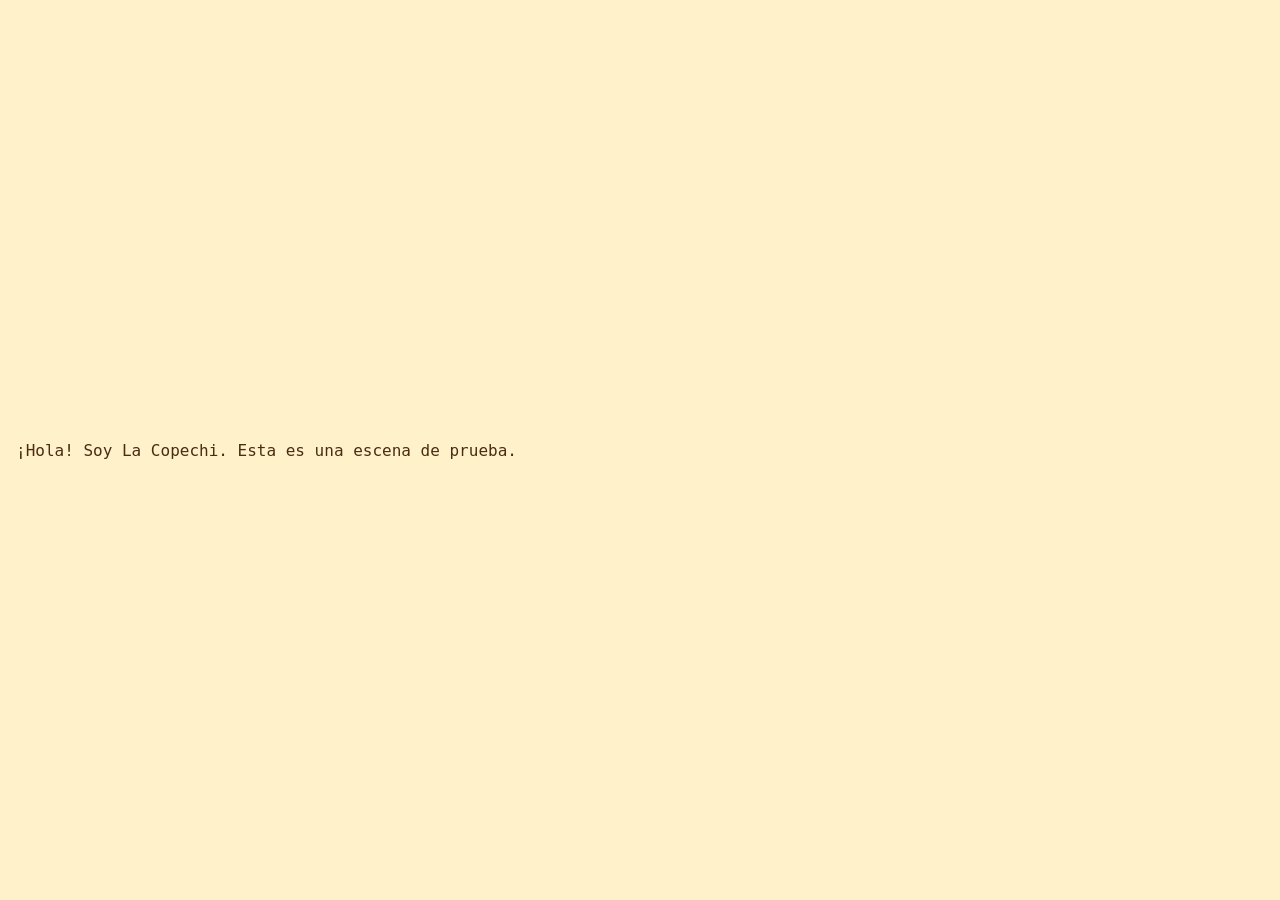
==== index.html @ c488a8ab "Estructura inicial" ====
<!DOCTYPE html>
<html lang="es">
<head>
<meta charset="utf-8">
<meta name="viewport" content="width=device-width, initial-scale=1, maximum-scale=1, user-scalable=no, viewport-fit=cover">
<title>Misión Copechi</title>
<link rel="stylesheet" href="style.css">
</head>
<body>
<main id="app"><p>Cargando…</p></main>
<script src="game.js"></script>
</body>
</html>
---- style.css ----
* { box-sizing: border-box; }
html, body { margin: 0; height: 100%; touch-action: manipulation; }
body {
  min-height: 100dvh;
  padding: env(safe-area-inset-top) env(safe-area-inset-right) env(safe-area-inset-bottom) env(safe-area-inset-left);
  background: #fff1c9;
  color: #4a2c12;
  font-family: "Press Start 2P", ui-monospace, monospace;
  font-size: 16px;
}
#app { min-height: 100dvh; display: flex; flex-direction: column; justify-content: center; gap: 16px; padding: 16px; }
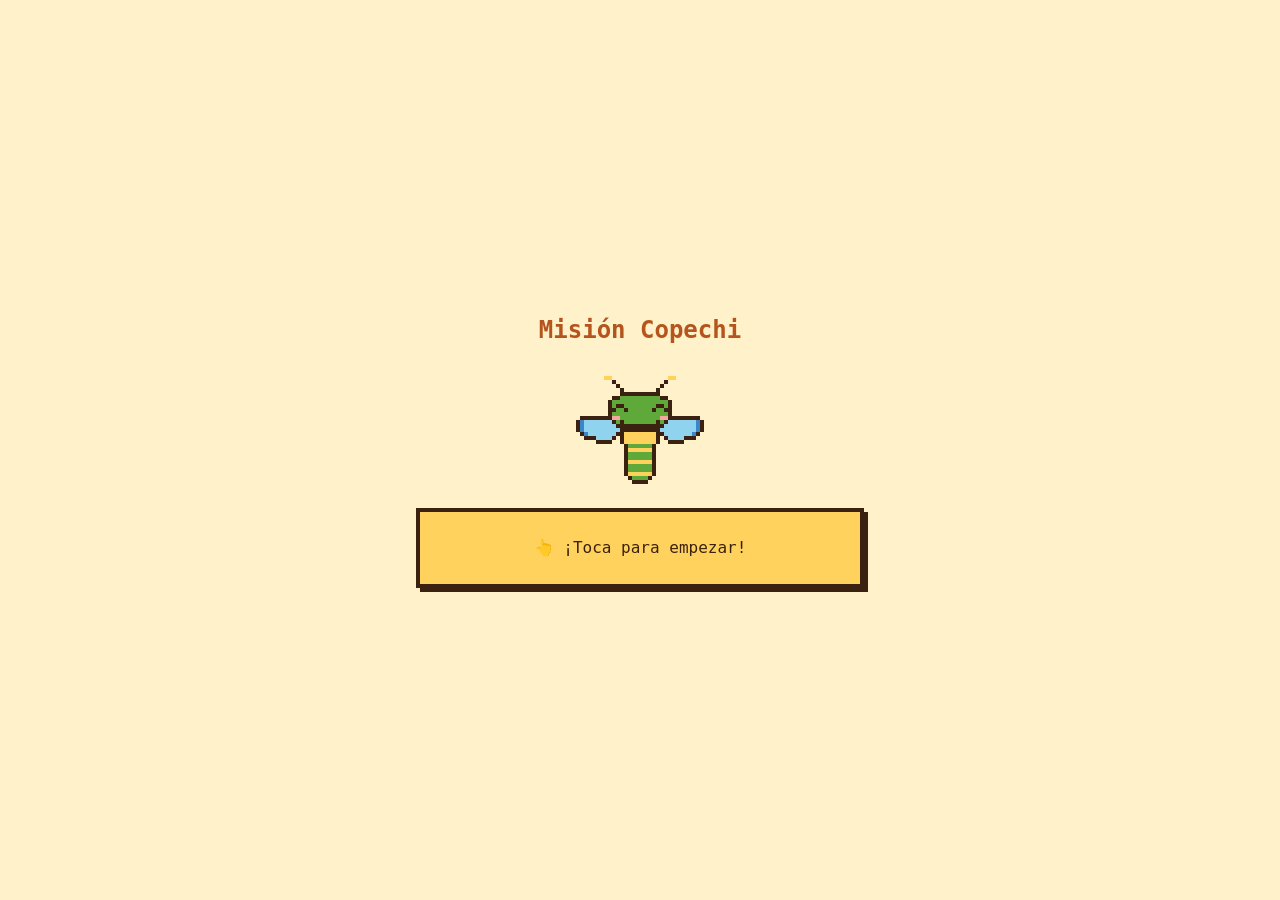
==== commit 25554bde: "Fase 3: contenido de las 4 escenas" ====
--- a/index.html
+++ b/index.html
@@ -3,11 +3,57 @@
 <head>
 <meta charset="utf-8">
 <meta name="viewport" content="width=device-width, initial-scale=1, maximum-scale=1, user-scalable=no, viewport-fit=cover">
+<meta name="theme-color" content="#fff1c9">
 <title>Misión Copechi</title>
 <link rel="stylesheet" href="style.css">
 </head>
 <body>
-<main id="app"><p>Cargando…</p></main>
+<main id="app">
+  <section id="inicio" class="pantalla activa">
+    <h1>Misión Copechi</h1>
+    <canvas class="copechi grande" width="32" height="32" data-expr="contenta" aria-hidden="true"></canvas>
+    <button id="btn-empezar" class="btn grande">👆 ¡Toca para empezar!</button>
+  </section>
+
+  <section id="avatar" class="pantalla">
+    <h2>¡Crea tu personaje!</h2>
+    <canvas id="avatar-grande" class="avatar-grande" width="16" height="16" aria-hidden="true"></canvas>
+    <div class="selector"><button class="btn flecha" data-campo="piel" data-d="-1" aria-label="Anterior">◀</button><span class="icono-selector">🙂</span><button class="btn flecha" data-campo="piel" data-d="1" aria-label="Siguiente">▶</button></div>
+    <div class="selector"><button class="btn flecha" data-campo="pelo" data-d="-1" aria-label="Anterior">◀</button><span class="icono-selector">💇</span><button class="btn flecha" data-campo="pelo" data-d="1" aria-label="Siguiente">▶</button></div>
+    <div class="selector"><button class="btn flecha" data-campo="ropa" data-d="-1" aria-label="Anterior">◀</button><span class="icono-selector">👕</span><button class="btn flecha" data-campo="ropa" data-d="1" aria-label="Siguiente">▶</button></div>
+    <button id="btn-listo" class="btn grande">✅ ¡Listo!</button>
+  </section>
+
+  <section id="juego" class="pantalla">
+    <div class="escena">
+      <canvas id="fondo" width="72" height="40" aria-hidden="true"></canvas>
+      <canvas id="copechi" class="copechi" width="32" height="32" data-expr="neutral" aria-hidden="true"></canvas>
+      <canvas id="avatar-mini" class="avatar-mini" width="16" height="16" aria-hidden="true"></canvas>
+      <button id="btn-voz" class="btn bocina" aria-label="Escuchar otra vez">🔊</button>
+    </div>
+    <p id="texto" class="tarjeta"></p>
+    <div id="opciones" class="opciones"></div>
+  </section>
+
+  <section id="final" class="pantalla">
+    <div class="fila-final">
+      <canvas class="copechi grande" width="32" height="32" data-expr="contenta" aria-hidden="true"></canvas>
+      <canvas id="avatar-final" class="avatar-grande" width="16" height="16" aria-hidden="true"></canvas>
+    </div>
+    <div id="estrellas" class="estrellas" aria-hidden="true"></div>
+    <p id="texto-final" class="tarjeta"></p>
+    <button id="btn-voz-final" class="btn bocina" aria-label="Escuchar otra vez">🔊</button>
+    <button id="btn-debate" class="btn grande">💬 Para platicar</button>
+  </section>
+
+  <section id="debate" class="pantalla">
+    <h2>💬 Para platicar en el salón</h2>
+    <ol id="preguntas" class="preguntas"></ol>
+    <button id="btn-voz-debate" class="btn bocina" aria-label="Escuchar otra vez">🔊</button>
+    <button id="btn-reiniciar" class="btn grande">🔁 Jugar otra vez</button>
+  </section>
+</main>
+<script src="arte.js"></script>
 <script src="game.js"></script>
 </body>
 </html>
--- a/style.css
+++ b/style.css
@@ -1,11 +1,68 @@
-* { box-sizing: border-box; }
-html, body { margin: 0; height: 100%; touch-action: manipulation; }
+* { box-sizing: border-box; -webkit-tap-highlight-color: transparent; }
+html, body { margin: 0; height: 100%; overflow: hidden; touch-action: manipulation; overscroll-behavior: none; }
 body {
-  min-height: 100dvh;
+  height: 100dvh;
   padding: env(safe-area-inset-top) env(safe-area-inset-right) env(safe-area-inset-bottom) env(safe-area-inset-left);
   background: #fff1c9;
-  color: #4a2c12;
+  color: #3b2210;
   font-family: "Press Start 2P", ui-monospace, monospace;
   font-size: 16px;
+  line-height: 1.5;
+  user-select: none;
+  -webkit-user-select: none;
 }
-#app { min-height: 100dvh; display: flex; flex-direction: column; justify-content: center; gap: 16px; padding: 16px; }
+canvas { image-rendering: pixelated; display: block; }
+#app { height: 100%; max-width: 480px; margin: 0 auto; position: relative; }
+.pantalla { display: none; height: 100%; flex-direction: column; align-items: center; justify-content: center; gap: 16px; padding: 16px; text-align: center; }
+.pantalla.activa { display: flex; }
+h1 { font-size: 24px; margin: 0; color: #b5541c; }
+h2 { font-size: 18px; margin: 0; color: #b5541c; }
+
+.btn {
+  font: inherit; color: #3b2210; background: #ffd25e; border: 4px solid #3b2210; border-radius: 0;
+  min-height: 64px; min-width: 64px; padding: 12px 16px; cursor: pointer; touch-action: manipulation;
+  box-shadow: 4px 4px 0 #3b2210;
+}
+.btn:active { transform: translate(4px, 4px); box-shadow: none; }
+.btn.grande { width: 100%; min-height: 80px; font-size: 16px; }
+.bocina { font-size: 28px; }
+
+/* Escena: fondo pixel + La Copechi + avatar + bocina */
+.escena { position: relative; width: 100%; height: min(28dvh, 200px); border: 4px solid #3b2210; overflow: hidden; flex: none; }
+.escena #fondo { width: 100%; height: 100%; object-fit: cover; }
+.escena .copechi { position: absolute; bottom: 4px; left: calc(50% - 48px); }
+.escena .avatar-mini { position: absolute; bottom: 4px; left: 8px; width: 48px; height: 48px; }
+.escena .bocina { position: absolute; top: 8px; right: 12px; }
+
+.copechi { width: 96px; height: 96px; }
+.copechi.grande { width: 128px; height: 128px; }
+.avatar-grande { width: 96px; height: 96px; flex: none; }
+
+.tarjeta { background: #fff; border: 4px solid #3b2210; margin: 0; padding: 12px; width: 100%; font-size: 14px; line-height: 1.6; }
+
+.opciones { width: 100%; display: flex; flex-direction: column; gap: 48px; }
+.opcion { display: flex; align-items: center; gap: 12px; width: 100%; min-height: 80px; text-align: left; font-size: 14px; }
+.opcion .icono { font-size: 36px; flex: none; }
+
+/* Constructor de avatar */
+#avatar { gap: 24px; }
+#avatar .grande { margin-top: 24px; }
+.selector { width: 100%; display: flex; align-items: center; justify-content: space-between; }
+.flecha { font-size: 28px; width: 88px; }
+.icono-selector { font-size: 40px; }
+.fila-final { display: flex; align-items: center; justify-content: center; gap: 16px; }
+
+.estrellas { display: flex; flex-wrap: wrap; justify-content: center; gap: 8px; }
+.estrellas canvas { width: 48px; height: 48px; }
+
+/* Retroalimentación */
+.feedback { position: absolute; inset: 0; z-index: 2; background: #fff1c9; display: flex; flex-direction: column; align-items: center; justify-content: center; gap: 16px; padding: 16px; text-align: center; }
+
+@media (min-height: 760px) {
+  .copechi { width: 128px; height: 128px; }
+  .escena .copechi { left: calc(50% - 64px); }
+}
+@media (max-height: 600px) { .copechi.grande { width: 96px; height: 96px; } }
+
+.preguntas { text-align: left; margin: 0; padding: 0 0 0 28px; width: 100%; font-size: 14px; line-height: 1.6; display: flex; flex-direction: column; gap: 16px; }
+.preguntas li { background: #fff; border: 4px solid #3b2210; padding: 8px 12px; margin-left: -8px; }
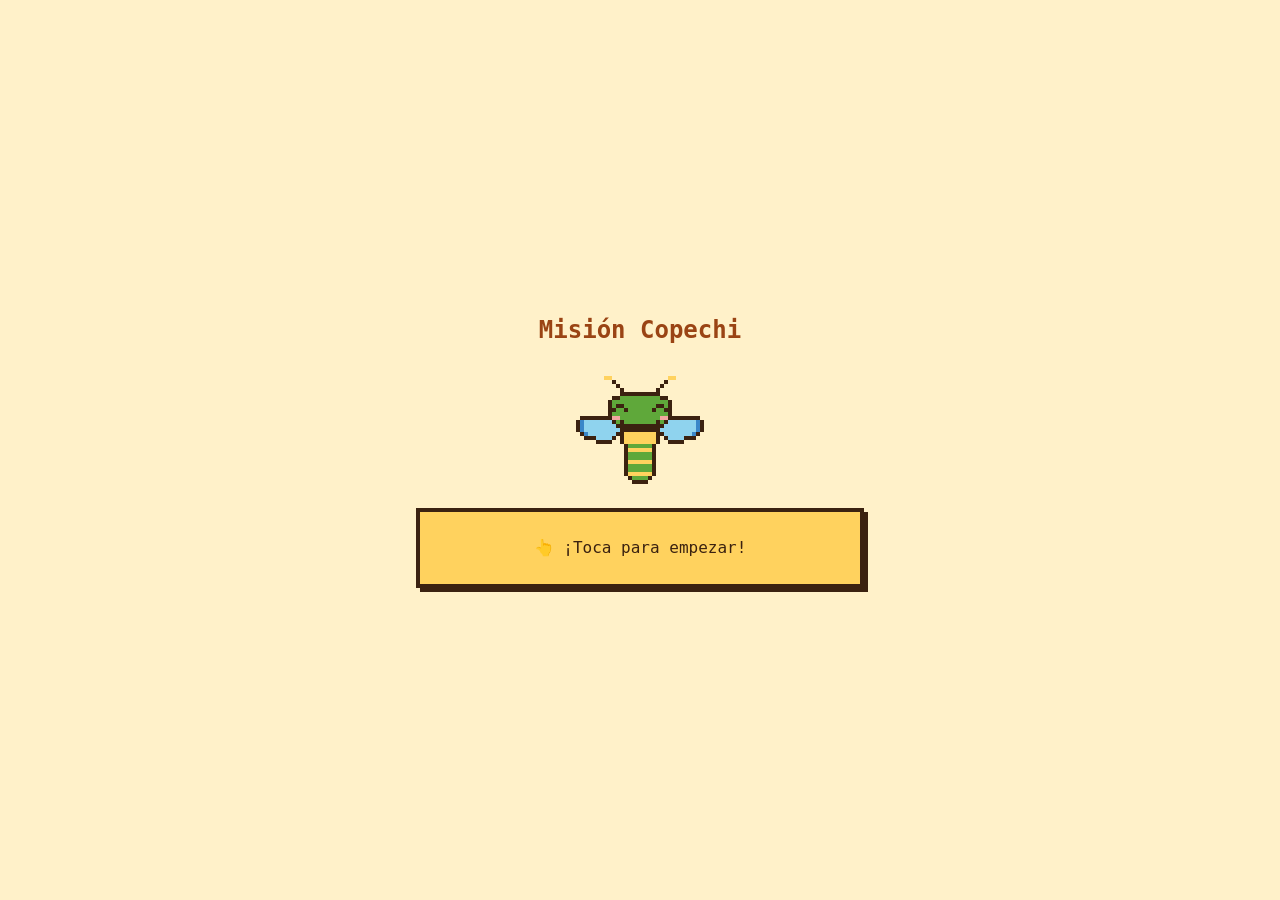
==== commit b07b6c54: "sub fase 6A" ====
--- a/index.html
+++ b/index.html
@@ -22,6 +22,20 @@
     <div class="selector"><button class="btn flecha" data-campo="pelo" data-d="-1" aria-label="Anterior">◀</button><span class="icono-selector">💇</span><button class="btn flecha" data-campo="pelo" data-d="1" aria-label="Siguiente">▶</button></div>
     <div class="selector"><button class="btn flecha" data-campo="ropa" data-d="-1" aria-label="Anterior">◀</button><span class="icono-selector">👕</span><button class="btn flecha" data-campo="ropa" data-d="1" aria-label="Siguiente">▶</button></div>
     <button id="btn-listo" class="btn grande">✅ ¡Listo!</button>
+  </section>
+
+  <section id="mapa" class="pantalla">
+    <div id="mapa-barra" class="mapa-barra">
+      <span id="mapa-nombre" class="mapa-nombre"></span>
+      <button id="btn-flechas" class="btn" aria-label="Mostrar u ocultar flechas">🎮</button>
+    </div>
+    <canvas id="mapa-canvas" width="176" height="224" aria-label="Mapa de la escuela"></canvas>
+    <div id="controles" class="controles">
+      <button class="btn" data-dir="izquierda" aria-label="Izquierda">◀</button>
+      <button class="btn" data-dir="arriba" aria-label="Arriba">▲</button>
+      <button class="btn" data-dir="abajo" aria-label="Abajo">▼</button>
+      <button class="btn" data-dir="derecha" aria-label="Derecha">▶</button>
+    </div>
   </section>
 
   <section id="juego" class="pantalla">
@@ -54,6 +68,7 @@
   </section>
 </main>
 <script src="arte.js"></script>
+<script src="mapa.js"></script>
 <script src="game.js"></script>
 </body>
 </html>
--- a/style.css
+++ b/style.css
@@ -15,8 +15,8 @@
 #app { height: 100%; max-width: 480px; margin: 0 auto; position: relative; }
 .pantalla { display: none; height: 100%; flex-direction: column; align-items: center; justify-content: center; gap: 16px; padding: 16px; text-align: center; }
 .pantalla.activa { display: flex; }
-h1 { font-size: 24px; margin: 0; color: #b5541c; }
-h2 { font-size: 18px; margin: 0; color: #b5541c; }
+h1 { font-size: 24px; margin: 0; color: #9a4414; }
+h2 { font-size: 18px; margin: 0; color: #9a4414; }
 
 .btn {
   font: inherit; color: #3b2210; background: #ffd25e; border: 4px solid #3b2210; border-radius: 0;
@@ -38,10 +38,10 @@
 .copechi.grande { width: 128px; height: 128px; }
 .avatar-grande { width: 96px; height: 96px; flex: none; }
 
-.tarjeta { background: #fff; border: 4px solid #3b2210; margin: 0; padding: 12px; width: 100%; font-size: 14px; line-height: 1.6; }
+.tarjeta { background: #fff; border: 4px solid #3b2210; margin: 0; padding: 12px; width: 100%; font-size: 16px; line-height: 1.5; }
 
 .opciones { width: 100%; display: flex; flex-direction: column; gap: 48px; }
-.opcion { display: flex; align-items: center; gap: 12px; width: 100%; min-height: 80px; text-align: left; font-size: 14px; }
+.opcion { display: flex; align-items: center; gap: 12px; width: 100%; min-height: 80px; text-align: left; font-size: 16px; }
 .opcion .icono { font-size: 36px; flex: none; }
 
 /* Constructor de avatar */
@@ -64,5 +64,14 @@
 }
 @media (max-height: 600px) { .copechi.grande { width: 96px; height: 96px; } }
 
-.preguntas { text-align: left; margin: 0; padding: 0 0 0 28px; width: 100%; font-size: 14px; line-height: 1.6; display: flex; flex-direction: column; gap: 16px; }
+.preguntas { text-align: left; margin: 0; padding: 0 0 0 28px; width: 100%; font-size: 16px; line-height: 1.5; display: flex; flex-direction: column; gap: 16px; }
 .preguntas li { background: #fff; border: 4px solid #3b2210; padding: 8px 12px; margin-left: -8px; }
+
+/* Mapa (vista desde arriba) */
+#mapa { justify-content: flex-start; gap: 4px; padding: 4px; }
+.mapa-barra { width: 100%; height: 64px; flex: none; display: flex; align-items: center; justify-content: space-between; }
+.mapa-nombre { font-size: 16px; color: #9a4414; padding-left: 8px; }
+#mapa-canvas { width: 352px; height: 448px; flex: none; border: 0; touch-action: none; background: #5fa83a; }
+.controles { display: flex; gap: 24px; justify-content: center; flex: none; }
+.controles.oculto { display: none; }
+#mapa .btn { width: 64px; height: 64px; padding: 0; font-size: 28px; touch-action: none; }
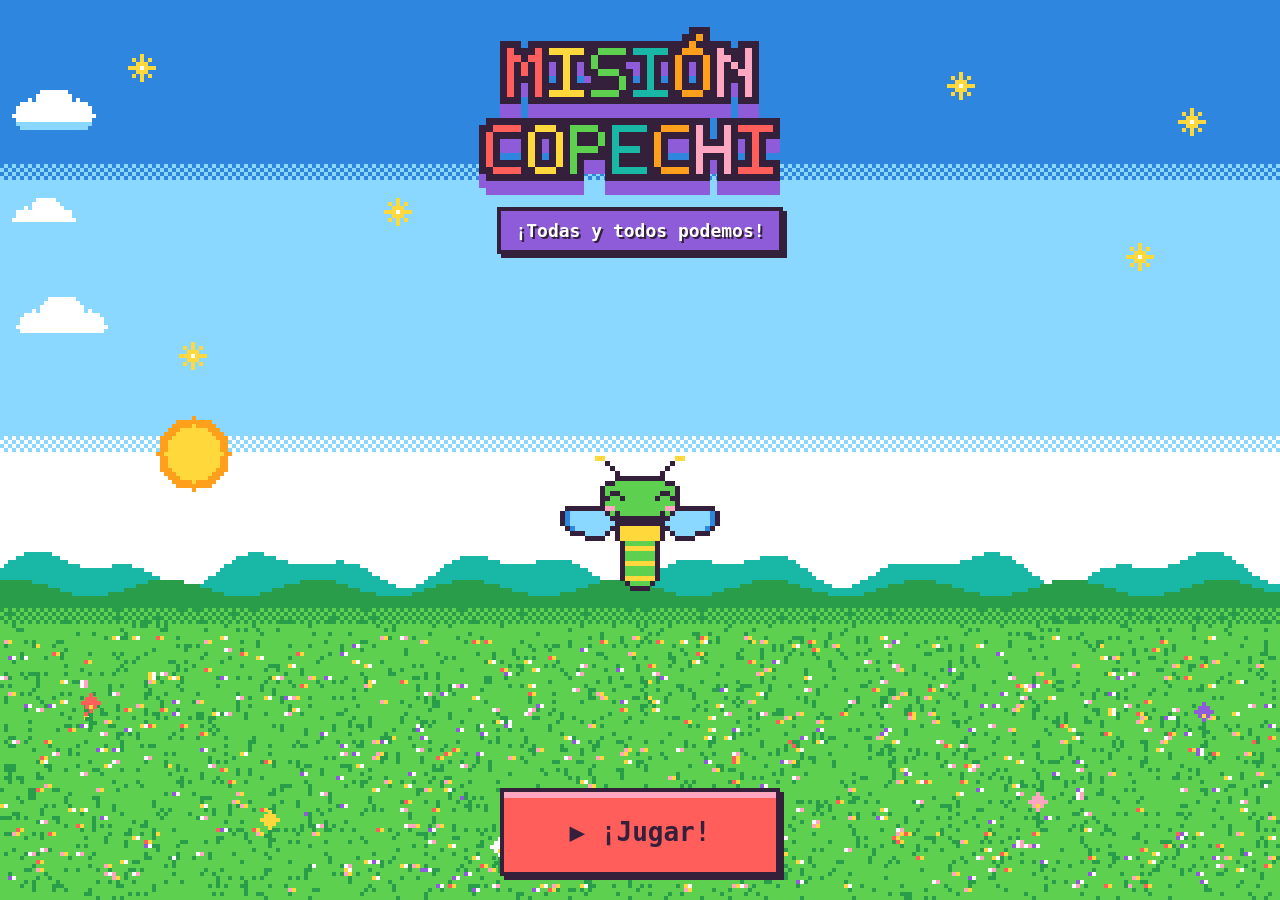
==== commit 03f62a1d: "portada" ====
--- a/index.html
+++ b/index.html
@@ -3,16 +3,21 @@
 <head>
 <meta charset="utf-8">
 <meta name="viewport" content="width=device-width, initial-scale=1, maximum-scale=1, user-scalable=no, viewport-fit=cover">
-<meta name="theme-color" content="#fff1c9">
+<meta name="theme-color" content="#8ad8ff">
 <title>Misión Copechi</title>
 <link rel="stylesheet" href="style.css">
 </head>
 <body>
 <main id="app">
   <section id="inicio" class="pantalla activa">
-    <h1>Misión Copechi</h1>
-    <canvas class="copechi grande" width="32" height="32" data-expr="contenta" aria-hidden="true"></canvas>
-    <button id="btn-empezar" class="btn grande">👆 ¡Toca para empezar!</button>
+    <canvas id="inicio-fondo" class="inicio-fondo" aria-hidden="true"></canvas>
+    <div id="inicio-deco" class="inicio-deco" aria-hidden="true"></div>
+    <div class="inicio-titulo">
+      <h1 class="titulo"><canvas id="titulo" aria-hidden="true"></canvas><span class="sr">Misión Copechi</span></h1>
+      <p class="subtitulo">¡Todas y todos podemos!</p>
+    </div>
+    <div class="inicio-copechi"><canvas class="copechi flota" width="32" height="32" data-expr="contenta" aria-hidden="true"></canvas></div>
+    <button id="btn-empezar" class="btn-jugar">▶ ¡Jugar!</button>
   </section>
 
   <section id="avatar" class="pantalla">
@@ -27,6 +32,7 @@
   <section id="mapa" class="pantalla">
     <div id="mapa-barra" class="mapa-barra">
       <span id="mapa-nombre" class="mapa-nombre"></span>
+      <div id="mapa-estrellas" class="mapa-estrellas" aria-hidden="true"></div>
       <button id="btn-flechas" class="btn" aria-label="Mostrar u ocultar flechas">🎮</button>
     </div>
     <canvas id="mapa-canvas" width="176" height="224" aria-label="Mapa de la escuela"></canvas>
@@ -66,6 +72,7 @@
     <button id="btn-voz-debate" class="btn bocina" aria-label="Escuchar otra vez">🔊</button>
     <button id="btn-reiniciar" class="btn grande">🔁 Jugar otra vez</button>
   </section>
+  <div id="fundido" class="fundido" aria-hidden="true"></div>
 </main>
 <script src="arte.js"></script>
 <script src="mapa.js"></script>
--- a/style.css
+++ b/style.css
@@ -3,8 +3,8 @@
 body {
   height: 100dvh;
   padding: env(safe-area-inset-top) env(safe-area-inset-right) env(safe-area-inset-bottom) env(safe-area-inset-left);
-  background: #fff1c9;
-  color: #3b2210;
+  background: #8ad8ff;
+  color: #35203b;
   font-family: "Press Start 2P", ui-monospace, monospace;
   font-size: 16px;
   line-height: 1.5;
@@ -15,20 +15,20 @@
 #app { height: 100%; max-width: 480px; margin: 0 auto; position: relative; }
 .pantalla { display: none; height: 100%; flex-direction: column; align-items: center; justify-content: center; gap: 16px; padding: 16px; text-align: center; }
 .pantalla.activa { display: flex; }
-h1 { font-size: 24px; margin: 0; color: #9a4414; }
-h2 { font-size: 18px; margin: 0; color: #9a4414; }
+h1 { font-size: 24px; margin: 0; color: #35203b; }
+h2 { font-size: 18px; margin: 0; color: #35203b; }
 
 .btn {
-  font: inherit; color: #3b2210; background: #ffd25e; border: 4px solid #3b2210; border-radius: 0;
+  font: inherit; color: #35203b; background: #ffd93b; border: 4px solid #35203b; border-radius: 0;
   min-height: 64px; min-width: 64px; padding: 12px 16px; cursor: pointer; touch-action: manipulation;
-  box-shadow: 4px 4px 0 #3b2210;
+  box-shadow: 4px 4px 0 #35203b;
 }
 .btn:active { transform: translate(4px, 4px); box-shadow: none; }
 .btn.grande { width: 100%; min-height: 80px; font-size: 16px; }
 .bocina { font-size: 28px; }
 
 /* Escena: fondo pixel + La Copechi + avatar + bocina */
-.escena { position: relative; width: 100%; height: min(28dvh, 200px); border: 4px solid #3b2210; overflow: hidden; flex: none; }
+.escena { position: relative; width: 100%; height: min(28dvh, 200px); border: 4px solid #35203b; overflow: hidden; flex: none; }
 .escena #fondo { width: 100%; height: 100%; object-fit: cover; }
 .escena .copechi { position: absolute; bottom: 4px; left: calc(50% - 48px); }
 .escena .avatar-mini { position: absolute; bottom: 4px; left: 8px; width: 48px; height: 48px; }
@@ -38,7 +38,7 @@
 .copechi.grande { width: 128px; height: 128px; }
 .avatar-grande { width: 96px; height: 96px; flex: none; }
 
-.tarjeta { background: #fff; border: 4px solid #3b2210; margin: 0; padding: 12px; width: 100%; font-size: 16px; line-height: 1.5; }
+.tarjeta { background: #fff; border: 4px solid #35203b; margin: 0; padding: 12px; width: 100%; font-size: 16px; line-height: 1.5; }
 
 .opciones { width: 100%; display: flex; flex-direction: column; gap: 48px; }
 .opcion { display: flex; align-items: center; gap: 12px; width: 100%; min-height: 80px; text-align: left; font-size: 16px; }
@@ -56,7 +56,7 @@
 .estrellas canvas { width: 48px; height: 48px; }
 
 /* Retroalimentación */
-.feedback { position: absolute; inset: 0; z-index: 2; background: #fff1c9; display: flex; flex-direction: column; align-items: center; justify-content: center; gap: 16px; padding: 16px; text-align: center; }
+.feedback { position: absolute; inset: 0; z-index: 2; background: #8ad8ff; display: flex; flex-direction: column; align-items: center; justify-content: center; gap: 16px; padding: 16px; text-align: center; }
 
 @media (min-height: 760px) {
   .copechi { width: 128px; height: 128px; }
@@ -65,13 +65,53 @@
 @media (max-height: 600px) { .copechi.grande { width: 96px; height: 96px; } }
 
 .preguntas { text-align: left; margin: 0; padding: 0 0 0 28px; width: 100%; font-size: 16px; line-height: 1.5; display: flex; flex-direction: column; gap: 16px; }
-.preguntas li { background: #fff; border: 4px solid #3b2210; padding: 8px 12px; margin-left: -8px; }
+.preguntas li { background: #fff; border: 4px solid #35203b; padding: 8px 12px; margin-left: -8px; }
 
 /* Mapa (vista desde arriba) */
 #mapa { justify-content: flex-start; gap: 4px; padding: 4px; }
 .mapa-barra { width: 100%; height: 64px; flex: none; display: flex; align-items: center; justify-content: space-between; }
-.mapa-nombre { font-size: 16px; color: #9a4414; padding-left: 8px; }
-#mapa-canvas { width: 352px; height: 448px; flex: none; border: 0; touch-action: none; background: #5fa83a; }
+.mapa-nombre { font-size: 16px; color: #35203b; padding-left: 8px; }
+#mapa-canvas { width: 352px; height: 448px; flex: none; border: 0; touch-action: none; background: #5ed04f; }
 .controles { display: flex; gap: 24px; justify-content: center; flex: none; }
 .controles.oculto { display: none; }
 #mapa .btn { width: 64px; height: 64px; padding: 0; font-size: 28px; touch-action: none; }
+.mapa-nombre { flex: none; }
+.mapa-estrellas { flex: 1; display: flex; gap: 4px; justify-content: center; }
+.mapa-estrellas canvas { width: 24px; height: 24px; }
+.fundido { position: absolute; inset: 0; z-index: 5; background: #35203b; opacity: 0; pointer-events: none; transition: opacity .3s linear; }
+.fundido.negro { opacity: 1; }
+
+/* ---------- Pantalla de inicio ---------- */
+:root { --k: #35203b; --w: #fff; --y: #ffd93b; --Y: #ff9f1c; --r: #ff5e5b; --p: #ffa6c1; --g: #5ed04f; --G: #2a9d4b; --b: #8ad8ff; --B: #2e86de; --u: #8e5bd9; --e: #19b8a6; }
+.sr { position: absolute; width: 1px; height: 1px; overflow: hidden; clip: rect(0 0 0 0); white-space: nowrap; }
+#inicio { position: fixed; inset: 0; z-index: 3; justify-content: space-between; gap: 0; overflow: hidden;
+  padding: calc(20px + env(safe-area-inset-top)) 16px calc(24px + env(safe-area-inset-bottom)); }
+.inicio-fondo, .inicio-deco { position: absolute; left: 0; top: 0; width: 100%; height: 100%; }
+.inicio-fondo { z-index: 0; }
+.inicio-deco { z-index: 1; pointer-events: none; overflow: hidden; }
+.inicio-titulo, .inicio-copechi, #btn-empezar { position: relative; z-index: 2; }
+.inicio-titulo { display: flex; flex-direction: column; align-items: center; gap: 12px; }
+.titulo { margin: 0; line-height: 0; }
+.titulo canvas { width: 322px; height: 175px; max-width: 100%; }
+.subtitulo { margin: 0; padding: 8px 14px; background: var(--u); color: var(--w); border: 4px solid var(--k); box-shadow: 4px 4px 0 var(--k);
+  font-weight: bold; font-size: 18px; line-height: 1.3; text-shadow: 2px 2px 0 var(--k); }
+.inicio-copechi { flex: 1; display: flex; align-items: center; justify-content: center; }
+.inicio-copechi .copechi { width: 160px; height: 160px; }
+.flota { animation: flota 2.4s steps(6) infinite alternate; }
+@keyframes flota { from { transform: translateY(-8px); } to { transform: translateY(8px); } }
+.btn-jugar { font: inherit; font-weight: bold; font-size: 26px; width: min(100%, 280px); min-height: 88px; align-self: center;
+  color: var(--k); background: var(--r); border: 4px solid var(--k); border-radius: 0; cursor: pointer; touch-action: manipulation;
+  box-shadow: 4px 4px 0 var(--k), inset 0 6px 0 var(--p); animation: late 1.4s ease-in-out infinite; }
+.btn-jugar:active { transform: translate(4px, 4px); box-shadow: inset 0 6px 0 var(--p); animation: none; }
+@keyframes late { 50% { transform: scale(1.05); } }
+.nube { position: absolute; left: 0; animation: nube linear infinite; }
+@keyframes nube { from { transform: translateX(-140px); } to { transform: translateX(calc(100vw + 20px)); } }
+.chispa { position: absolute; }
+.chispa canvas { position: absolute; left: 0; top: 0; width: 100%; height: 100%; animation: parp 1.2s linear infinite; }
+.chispa canvas + canvas { animation-name: parp2; }
+@keyframes parp { 0%, 49.9% { opacity: 1; } 50%, 100% { opacity: 0; } }
+@keyframes parp2 { 0%, 49.9% { opacity: 0; } 50%, 100% { opacity: 1; } }
+@media (prefers-reduced-motion: reduce) {
+  .flota, .btn-jugar, .nube, .chispa canvas { animation: none; }
+  .chispa canvas + canvas { opacity: 0; }
+}
